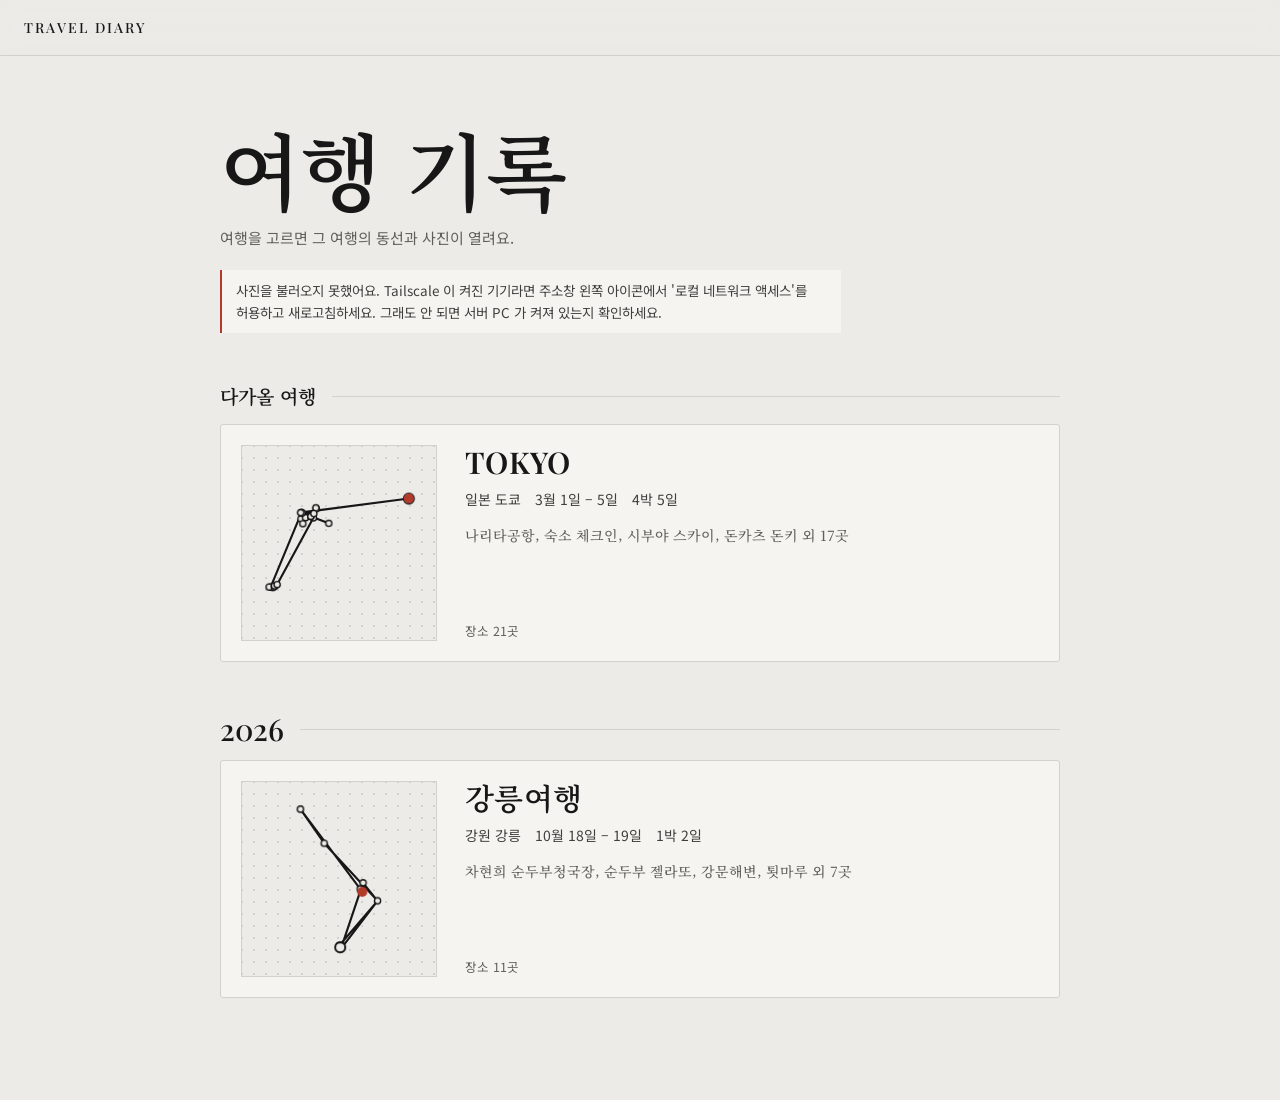
==== trip.html @ 98462816 "여러 여행 지원: 홈 화면(여행 목록, 동선 그림, 사진) 추가, 여행 페이지를 trip.html?trip=<id> 로 분리 - js/trips/<id>.js 여행 파일 + man" ====
<!DOCTYPE html>
<html lang="ko">
<head>
  <meta charset="UTF-8">
  <meta name="viewport" content="width=device-width, initial-scale=1">
  <title>Travel Diary</title>
  <meta name="description" content="여행 다이어리 — 일정, 사진, 기록을 한 곳에">
  <link rel="preconnect" href="https://fonts.googleapis.com">
  <link rel="preconnect" href="https://fonts.gstatic.com" crossorigin>
  <link href="https://fonts.googleapis.com/css2?family=Playfair+Display:ital,wght@0,400;0,500;0,600;1,400&family=Noto+Sans+KR:wght@300;400;500;700&family=Noto+Serif+KR:wght@500;600&display=swap" rel="stylesheet">
  <link rel="stylesheet" href="css/style.css">
</head>
<body>
  <nav class="nav" id="nav" aria-label="일정 이동">
    <a class="nav-home" href="./" title="모든 여행 보기"><svg viewBox="0 0 16 16" aria-hidden="true"><path d="M10 3 5 8l5 5" fill="none" stroke="currentColor" stroke-width="1.6" stroke-linecap="round" stroke-linejoin="round"/></svg>여행 목록</a>
    <a class="nav-brand" id="nav-brand" href="#top">Travel Diary</a>
    <div class="nav-days" id="nav-days"></div>
  </nav>

  <header class="hero" id="top">
    <p class="eyebrow">Travel Diary · <span id="hero-nights"></span></p>
    <h1 class="hero-title" id="hero-title"></h1>
    <p class="hero-period" id="hero-period"></p>
    <div class="map-wrap">
      <div class="map-head">
        <div class="map-tabs" id="map-tabs" aria-label="지도에 표시할 날짜"></div>
      </div>
      <div class="map" id="map" aria-label="여행 동선 지도">
        <p class="map-fallback" id="map-fallback" hidden>지도를 불러오려면 인터넷 연결이 필요해요.</p>
        <p class="map-hint" id="map-hint" hidden>지도를 한 번 탭하면 움직일 수 있어요</p>
      </div>
    </div>
    <div class="seal" id="seal" aria-hidden="true" hidden></div>
  </header>

  <main id="days"></main>

  <!-- 사진 보기 -->
  <div class="lightbox" id="lightbox" role="dialog" aria-modal="true" aria-label="사진 보기" hidden>
    <button class="lb-close" id="lb-close" type="button" aria-label="닫기">×</button>
    <button class="lb-nav lb-prev" id="lb-prev" type="button" aria-label="이전 사진">‹</button>
    <figure class="lb-figure"><img id="lb-img" alt=""></figure>
    <button class="lb-nav lb-next" id="lb-next" type="button" aria-label="다음 사진">›</button>
    <div class="lb-bar">
      <div class="lb-meta"><span class="lb-title" id="lb-title"></span><span class="lb-count" id="lb-count"></span></div>
      <input class="lb-caption" id="lb-caption" type="text" placeholder="사진 설명을 남겨보세요" maxlength="120">
      <div class="lb-actions">
        <button class="btn btn-dark" id="lb-move-prev" type="button">← 순서 앞으로</button>
        <button class="btn btn-dark" id="lb-move-next" type="button">순서 뒤로 →</button>
        <button class="btn btn-dark" id="lb-download" type="button">파일로 저장</button>
        <button class="btn btn-dark btn-danger" id="lb-delete" type="button">삭제</button>
      </div>
    </div>
  </div>

  <input type="file" id="photo-file" accept="image/*" multiple hidden>
  <div class="toast" id="toast" role="status" aria-live="polite" hidden></div>

  <script src="js/trips/manifest.js"></script>
  <script>loadScripts([...tripScripts(), 'js/trip-boot.js']);</script>
</body>
</html>
---- css/style.css ----
/* ==========================================================
   Travel Diary — 종이 질감의 여행 다이어리
   ========================================================== */
:root {
  --paper: #ecebe7;
  --paper-2: #f5f4f0;
  --ink: #171717;
  --ink-2: #3f3f3d;
  --muted: #5f5f5b;
  --line: #262626;
  --hair: #d3d1cb;
  --hair-dark: #b0aea7;
  --red: #b23a2a;
  --serif: "Playfair Display", "Times New Roman", Georgia, serif;
  --serif-kr: "Noto Serif KR", "Batang", "Apple Myungjo", serif;   /* 한글 제목용 명조체 */
  --sans: "Noto Sans KR", "Pretendard", "Apple SD Gothic Neo", "Malgun Gothic", system-ui, sans-serif;
  --nav-h: 56px;
  --maxw: 1240px;
  --side-w: 180px;
}

*, *::before, *::after { box-sizing: border-box; }
html { background: var(--paper); scroll-behavior: smooth; -webkit-text-size-adjust: 100%; }
body {
  margin: 0;
  color: var(--ink);
  background: var(--paper);
  font: 400 15px/1.6 var(--sans);
  -webkit-font-smoothing: antialiased;
}
/* 종이 그레인 */
body::before {
  content: "";
  position: fixed; inset: 0; z-index: -1;
  pointer-events: none; opacity: .55;
  background-image: url("data:image/svg+xml,%3Csvg xmlns='http://www.w3.org/2000/svg' width='240' height='240'%3E%3Cfilter id='n'%3E%3CfeTurbulence type='fractalNoise' baseFrequency='0.85' numOctaves='2' stitchTiles='stitch'/%3E%3CfeColorMatrix values='0 0 0 0 0 0 0 0 0 0 0 0 0 0 0 0 0 0 0.12 0'/%3E%3C/filter%3E%3Crect width='100%25' height='100%25' filter='url(%23n)'/%3E%3C/svg%3E");
}
[hidden] { display: none !important; }
button { font-family: inherit; }
img { display: block; }
h1, h2, h3, p { margin: 0; }
:focus-visible { outline: 2px solid var(--ink); outline-offset: 2px; }

/* ---------- 내비게이션 ---------- */
.nav {
  position: sticky; top: 0; z-index: 50;
  display: flex; align-items: center; gap: 16px;
  min-height: var(--nav-h); padding: 0 24px;
  background: rgba(236, 235, 231, .86);
  backdrop-filter: blur(10px); -webkit-backdrop-filter: blur(10px);
  border-bottom: 1px solid var(--hair);
}
.nav-brand {
  font: 500 14px var(--serif); letter-spacing: .16em; text-transform: uppercase;
  color: var(--ink); text-decoration: none; white-space: nowrap;
}
/* 여행 페이지 → 홈(여행 목록) */
.nav-home {
  display: inline-flex; align-items: center; gap: 2px;
  margin-left: -8px; padding: 5px 10px 5px 4px; border-radius: 999px;
  font: 500 13px/1.4 var(--sans); color: var(--ink-2); text-decoration: none; white-space: nowrap;
  transition: background .15s, color .15s;
}
.nav-home:hover { background: var(--hair); color: var(--ink); }
.nav-home svg { width: 16px; height: 16px; flex: none; }
.nav-days { display: flex; gap: 2px; margin: 0 auto; }
.nav-days a {
  font: 400 12px/1.4 var(--serif); letter-spacing: .12em;
  padding: 6px 11px; border-radius: 999px;
  color: var(--ink-2); text-decoration: none; white-space: nowrap;
  transition: background .15s, color .15s;
}
.nav-days a:hover { background: var(--hair); }
.nav-days a.is-active { background: var(--ink); color: var(--paper); }

/* ---------- 버튼 ---------- */
.btn {
  display: inline-block; padding: 6px 13px;
  border: 1px solid var(--ink); border-radius: 999px;
  background: transparent; color: var(--ink);
  font: 500 12px/1.4 var(--sans); cursor: pointer; white-space: nowrap;
  transition: background .15s, color .15s, border-color .15s;
}
.btn:hover { background: var(--ink); color: var(--paper); }
.btn:disabled { opacity: .35; cursor: default; }
.btn:disabled:hover { background: transparent; color: inherit; }
.btn-ghost { border-color: var(--hair-dark); color: var(--ink-2); }
.btn-dark { border-color: rgba(255, 255, 255, .35); color: #fff; }
.btn-dark:hover { background: #fff; color: #111; }
.btn-dark:disabled:hover { color: #fff; }
.btn-danger { color: #ff9a94; border-color: rgba(255, 120, 110, .5); }
.btn-danger:hover { background: #d94a3d; border-color: #d94a3d; color: #fff; }

/* ---------- 표지 ---------- */
.hero {
  position: relative; max-width: var(--maxw); margin: 0 auto;
  padding: 64px 40px 44px;
}
.eyebrow {
  margin-bottom: 8px;
  font: 400 12px var(--serif); letter-spacing: .28em; text-transform: uppercase; color: var(--muted);
}
.hero-title {
  font: 500 clamp(40px, 11vw, 132px)/1.05 "Playfair Display", var(--serif-kr);   /* 영문은 Playfair, 한글은 Noto Serif KR */
  letter-spacing: .02em; white-space: nowrap;   /* 긴 제목은 app.js fitTitle() 이 폭에 맞춰 줄인다 */
}.hero-period { margin-top: 16px; font: 400 20px var(--serif); letter-spacing: .04em; }
.seal {
  position: absolute; top: 72px; right: 44px;
  width: 56px; height: 78px;
  border: 2px solid var(--red); border-radius: 3px; color: var(--red);
  display: grid; place-items: center; writing-mode: vertical-rl;
  font: 700 22px/1 "Yu Mincho", "Hiragino Mincho ProN", "Noto Serif JP", "Noto Serif KR", "Batang", serif;
  letter-spacing: .12em; transform: rotate(-7deg); opacity: .8; mix-blend-mode: multiply;
  user-select: none;
}

/* ---------- 지도 ---------- */
.map-wrap { margin-top: 30px; }
.map-head {
  display: flex; align-items: center; justify-content: space-between; gap: 12px; flex-wrap: wrap;
  margin-bottom: 10px;
}
.map-tabs { display: flex; gap: 2px; flex-wrap: wrap; }
.map-tabs button {
  font: 400 12px/1.4 var(--serif); letter-spacing: .12em; padding: 5px 11px;
  border: 0; border-radius: 999px; background: transparent; color: var(--ink-2); cursor: pointer;
  transition: background .15s, color .15s;
}
.map-tabs button:hover { background: var(--hair); }
.map-tabs button.is-active { background: var(--ink); color: var(--paper); }
.map {
  position: relative; z-index: 0; aspect-ratio: 21 / 9;
  border: 1px solid var(--hair); background: var(--paper-2); overflow: hidden;
}
.map.leaflet-container { background: var(--paper-2); font-family: var(--sans); }
.map-fallback { position: absolute; inset: 0; display: grid; place-items: center; font-size: 13px; color: var(--muted); }
.map-hint {
  position: absolute; left: 50%; bottom: 12px; z-index: 1000; transform: translateX(-50%);
  padding: 5px 12px; border-radius: 999px; background: rgba(23, 23, 23, .78); color: var(--paper);
  font-size: 11px; white-space: nowrap; pointer-events: none;
}
.sr-only {
  position: absolute; width: 1px; height: 1px; padding: 0; margin: -1px; overflow: hidden;
  clip: rect(0, 0, 0, 0); white-space: nowrap; border: 0;
}
.map .leaflet-tile-pane { filter: grayscale(.55) sepia(.28) saturate(.75) brightness(1.04) contrast(.92); }
.map .leaflet-control-attribution { font: 400 10px var(--sans); background: rgba(245, 244, 240, .85); color: var(--muted); }
.map .leaflet-control-attribution a { color: var(--ink-2); }
.map .leaflet-bar { border: 1px solid var(--hair-dark); box-shadow: none; }
.map .leaflet-bar a { background: var(--paper-2); color: var(--ink); border-bottom-color: var(--hair); }
.map .leaflet-bar a:hover { background: var(--paper); }
.pin { background: none; border: 0; }
.pin-dot {
  display: grid; place-items: center; width: 26px; height: 26px; border-radius: 50%;
  background: var(--ink); color: var(--paper); font: 500 11px/1 var(--serif);
  border: 2px solid var(--paper-2); box-shadow: 0 1px 4px rgba(0, 0, 0, .35); transition: transform .15s;
}
.pin-dot.has-content { background: var(--red); }
.pin-dot.is-multi { font-size: 9px; letter-spacing: -.02em; }
.map .leaflet-popup-scrolled { overscroll-behavior: contain; }
.leaflet-marker-icon:hover .pin-dot { transform: scale(1.15); }
.map .leaflet-popup-content-wrapper {
  border-radius: 4px; background: var(--paper-2); color: var(--ink); box-shadow: 0 6px 20px rgba(0, 0, 0, .18);
}
.map .leaflet-popup-tip { background: var(--paper-2); }
.map .leaflet-popup-content { margin: 12px 14px; font: 400 13px/1.5 var(--sans); }
.pop { display: grid; gap: 10px; min-width: 150px; }
.pop-item { display: grid; gap: 3px; }
.pop-item + .pop-item { border-top: 1px solid var(--hair); padding-top: 10px; }
.pop-day { font: 400 10px var(--serif); letter-spacing: .18em; color: var(--muted); }
.pop-name { font: 500 15px/1.3 var(--sans); }
.pop-en { font: 400 10px var(--serif); letter-spacing: .14em; color: var(--muted); }
.pop-thumb { width: 100%; aspect-ratio: 3 / 2; object-fit: cover; margin-top: 4px; border: 2px solid #fff; box-shadow: 0 1px 3px rgba(0, 0, 0, .15); }
.pop-meta { font-size: 11px; color: var(--muted); }
.pop-approx { font-size: 10px; color: var(--red); }
.pop-link {
  justify-self: start; margin-top: 2px; padding: 0; border: 0; background: none;
  color: var(--ink); font: 500 12px var(--sans); text-decoration: underline; text-underline-offset: 3px; cursor: pointer;
}
.btn-icon {
  border: 0; background: none; padding: 2px 4px; color: var(--muted); cursor: pointer; line-height: 0; align-self: center;
}
.btn-icon:hover { color: var(--ink); }
.btn-icon svg { width: 16px; height: 16px; }

/* ---------- 하루 섹션 ---------- */
#days { max-width: var(--maxw); margin: 0 auto; padding-bottom: 64px; }
.day {
  display: grid; grid-template-columns: var(--side-w) 1fr;
  border-top: 1px solid var(--line);
  scroll-margin-top: var(--nav-h);
}
.day:last-of-type { border-bottom: 1px solid var(--line); }
.day-side { border-right: 1px solid var(--line); }
.day-side-inner { position: sticky; top: var(--nav-h); padding: 56px 0 0; }
.day-badge {
  display: block; width: 132px; height: 58px; margin: 0 auto;
  border-radius: 50%; background: var(--ink); color: var(--paper);
  font: 400 21px/58px var(--serif); text-align: center; letter-spacing: .06em;
}
.day-date {
  margin-top: 44px; border-top: 1px solid var(--line);
  padding: 10px 0 18px 22px; font: 400 21px/1.2 var(--serif); letter-spacing: .02em;
}
.day-main { min-width: 0; padding: 26px 40px 56px 44px; }

/* 타임라인 (동선): 장소마다 같은 폭의 칸을 주고 점은 칸 가운데, 이동시간은 칸 경계에 둔다.
   데스크톱에서는 하루 일정이 한 줄에 다 들어가고(긴 이름은 두 줄), 좁은 화면에서만 가로로 스크롤된다. */
.timeline {
  display: flex; height: 112px; padding: 0 8px;
  overflow-x: auto; overflow-y: hidden; scrollbar-width: thin;
}
.tl-stop { position: relative; flex: 1 1 0; min-width: 0; }
.tl-stop::before {
  content: ""; position: absolute; left: 50%; right: -50%; top: 56px; height: 1px; background: var(--line);
}
.tl-stop.is-last::before { display: none; }
.tl-dot {
  position: absolute; left: 50%; top: 56px; z-index: 1;
  width: 14px; height: 14px; border: 1.5px solid var(--line); border-radius: 50%;
  background: var(--paper); transform: translate(-50%, -50%); transition: background .25s;
}
.tl-stop.has-content .tl-dot { background: var(--ink); }
.tl-label {
  position: absolute; left: 50%; bottom: 60px; transform: translateX(-50%);   /* 선(56px) 바로 위에 아래쪽을 맞춘다 */
  width: max-content; max-width: calc(100% - 4px); white-space: normal; word-break: keep-all; text-align: center;
  border: 0; background: none; padding: 2px 2px;
  font: 500 14px/1.25 var(--sans); color: var(--ink); cursor: pointer;
}
.tl-label:hover { text-decoration: underline; text-underline-offset: 5px; }
.tl-label.is-tight { overflow-wrap: anywhere; }   /* app.js fitLabels: 줄여도 칸을 넘는 긴 이름 */
.tl-transit {
  position: absolute; left: 100%; top: 68px; transform: translateX(-50%);
  white-space: nowrap; font-size: 11px; color: var(--muted); letter-spacing: .01em;
}

/* 하루 메모 */
.day-memo {
  margin-top: 22px; padding: 12px 18px 4px;
  border: 1px solid var(--hair); background: var(--paper-2);
}
.memo-label { font: 400 11px var(--serif); letter-spacing: .18em; color: var(--muted); }

/* 장소 카드 */
.stops { margin-top: 26px; }
.stop {
  position: relative; background: var(--paper-2); border: 1px solid var(--hair);
  padding: 18px 22px 8px;
  scroll-margin-top: calc(var(--nav-h) + 16px);
}
.stop.is-dragover { outline: 1.5px dashed var(--ink); outline-offset: 3px; }
.stop-head { display: flex; align-items: baseline; gap: 14px; flex-wrap: wrap; }
.stop-idx { font: 400 13px var(--serif); color: var(--muted); letter-spacing: .05em; }
.stop-titles { display: flex; align-items: baseline; gap: 10px; flex-wrap: wrap; flex: 1; min-width: 0; }
.stop-name { font: 500 19px/1.3 var(--sans); }
.stop-en { font: 400 11px var(--serif); letter-spacing: .16em; color: var(--muted); }
.stop-time {
  width: 64px; border: 0; border-bottom: 1px solid var(--hair-dark); background: transparent;
  font: 400 13px var(--serif); letter-spacing: .08em; text-align: center; padding: 2px 0; color: var(--ink-2);
}
.stop-time:focus { outline: 0; border-bottom-color: var(--ink); }
.stop-time::placeholder { color: #b5b3ad; }

/* 카드 사이 이동 표시 */
.transit {
  display: flex; align-items: center; gap: 12px;
  padding: 6px 0 6px 30px; font-size: 11px; color: var(--muted);
}
.transit::before { content: ""; width: 0; height: 26px; border-left: 1px dashed var(--hair-dark); }

/* 사진 */
.photos { margin: 16px 0 6px; }
.photo-grid { display: grid; grid-template-columns: repeat(auto-fill, minmax(148px, 1fr)); gap: 8px; }
.photo {
  position: relative; margin: 0; aspect-ratio: 1; overflow: hidden;
  background: var(--hair); cursor: zoom-in;
  border: 3px solid #fff; box-shadow: 0 1px 3px rgba(0, 0, 0, .12);
}
.photo img { width: 100%; height: 100%; object-fit: cover; transition: transform .35s ease; }
.photo:hover img { transform: scale(1.03); }
.photo-cap {
  position: absolute; left: 0; right: 0; bottom: 0; padding: 18px 8px 6px;
  font-size: 11px; color: #fff; background: linear-gradient(transparent, rgba(0, 0, 0, .55));
  white-space: nowrap; overflow: hidden; text-overflow: ellipsis;
}
.photo-add {
  aspect-ratio: 1; border: 1px dashed var(--hair-dark); background: transparent;
  color: var(--muted); font: 300 28px/1 var(--sans); cursor: pointer; transition: border-color .15s, color .15s;
}
.photo-add:hover { border-color: var(--ink); color: var(--ink); }
.dropzone {
  display: flex; align-items: center; justify-content: center; gap: 10px; width: 100%;
  padding: 24px 16px; border: 1px dashed var(--hair-dark); background: transparent;
  color: var(--muted); font-size: 13px; cursor: pointer; transition: border-color .15s, color .15s;
}
.dropzone:hover { border-color: var(--ink); color: var(--ink); }
.dropzone svg { width: 20px; height: 20px; flex: none; }

/* 기록 */
.note-wrap { position: relative; padding-bottom: 18px; }
.note {
  display: block; width: 100%; min-height: 42px;
  border: 0; border-bottom: 1px solid var(--hair-dark); background: transparent;
  font: 300 15px/1.85 var(--sans); color: var(--ink); padding: 8px 0 6px;
  resize: none; overflow: hidden;
}
.note:focus { outline: 0; border-bottom-color: var(--ink); }
.note::placeholder { color: #a6a49e; }
.save-state {
  position: absolute; right: 0; bottom: 2px;
  font: 400 10px var(--serif); letter-spacing: .14em; color: var(--muted);
  opacity: 0; transition: opacity .25s;
}
.save-state.is-visible { opacity: 1; }

/* ---------- 푸터 ---------- */

/* ---------- 사진 보기 ---------- */
.lightbox {
  position: fixed; inset: 0; z-index: 100;
  background: rgba(12, 12, 12, .94);
  display: grid; grid-template-rows: 1fr auto;
}
.lb-figure { margin: 0; display: grid; place-items: center; padding: 56px 72px 12px; min-height: 0; }
.lb-figure img {
  max-width: 100%; max-height: calc(100vh - 200px); object-fit: contain;
  box-shadow: 0 10px 40px rgba(0, 0, 0, .5);
}
.lb-close {
  position: absolute; top: 12px; right: 16px; width: 44px; height: 44px;
  border: 0; background: transparent; color: #fff; font-size: 32px; line-height: 1; cursor: pointer;
}
.lb-nav {
  position: absolute; top: 50%; transform: translateY(-50%);
  width: 52px; height: 80px; border: 0; background: transparent;
  color: rgba(255, 255, 255, .75); font-size: 46px; line-height: 1; cursor: pointer;
}
.lb-nav:hover { color: #fff; }
.lb-nav:disabled { opacity: .2; cursor: default; }
.lb-prev { left: 12px; }
.lb-next { right: 12px; }
.lb-bar { display: flex; align-items: center; gap: 14px; flex-wrap: wrap; padding: 12px 24px 18px; color: #fff; }
.lb-meta { display: flex; gap: 10px; align-items: baseline; }
.lb-title { font: 500 14px var(--sans); }
.lb-count { font: 400 12px var(--serif); letter-spacing: .1em; color: rgba(255, 255, 255, .6); }
.lb-caption {
  flex: 1; min-width: 200px; border: 0; border-bottom: 1px solid rgba(255, 255, 255, .3);
  background: transparent; color: #fff; font: 300 14px var(--sans); padding: 6px 0;
}
.lb-caption:focus { outline: 0; border-bottom-color: #fff; }
.lb-caption::placeholder { color: rgba(255, 255, 255, .45); }
.lb-actions { display: flex; gap: 6px; flex-wrap: wrap; }

/* ---------- 토스트 ---------- */
.toast {
  position: fixed; left: 50%; bottom: 28px; transform: translateX(-50%); z-index: 200;
  padding: 10px 18px; border-radius: 999px; background: var(--ink); color: var(--paper);
  font-size: 13px; box-shadow: 0 6px 24px rgba(0, 0, 0, .2); max-width: calc(100vw - 32px);
}

/* ---------- 모바일 ---------- */
@media (max-width: 760px) {
  :root { --nav-h: 88px; }
  .nav { flex-wrap: wrap; gap: 6px 10px; padding: 8px 12px; }
  .nav-days { order: 3; width: 100%; justify-content: center; margin: 0; overflow-x: auto; }
  .hero { padding: 40px 16px 28px; }
  .hero-period { font-size: 17px; }
  .seal { right: 16px; top: 44px; width: 44px; height: 60px; font-size: 17px; }
  .map-wrap { margin-top: 22px; }
  .map-head { gap: 8px; }
  .map-tabs { width: 100%; gap: 4px; flex-wrap: nowrap; overflow-x: auto; scrollbar-width: none; }
  .map-tabs button { padding: 5px 7px; font-size: 11px; letter-spacing: .06em; }
  .map { aspect-ratio: 4 / 3; }
  .pop-thumb { max-height: 64px; }
  .day { grid-template-columns: 1fr; }
  .day-side { border-right: 0; }
  .day-side-inner {
    position: static; display: flex; align-items: center; justify-content: space-between;
    padding: 18px 16px 0;
  }
  .day-badge { margin: 0; width: 110px; height: 48px; font-size: 18px; line-height: 48px; }
  .day-date { margin: 0; border: 0; padding: 0; font-size: 18px; }
  .day-main { padding: 12px 16px 36px; }
  .timeline { padding: 0 4px; }
  .tl-stop { min-width: 112px; }
  /* 좁은 화면: ㄹ자 두 줄로 접는다 (app.js layoutTimelines 가 칸 위치와 is-wrapped / row-end / row-rev 를 정한다) */
  .timeline.is-wrapped { display: grid; height: auto; overflow: visible; padding-right: 20px; }
  .timeline.is-wrapped .tl-stop { min-width: 0; height: 112px; }
  /* 첫째 줄 끝 → 바로 아래 둘째 줄 첫 장소: 오른쪽 여백으로 둥글게 꺾이는 U자 선 (이름과 겹치지 않도록 칸 밖으로) */
  .timeline.is-wrapped .tl-stop.row-end::before {
    left: 50%; right: -16px; top: 56px; height: 113px;
    background: none; border: 1px solid var(--line); border-left: 0; border-radius: 0 28px 28px 0;
  }
  .timeline.is-wrapped .tl-stop.row-end .tl-transit { left: auto; right: -10px; top: 98px; transform: translateY(-50%); }   /* 둘째 줄 이름(위로 자람)과 떨어지게 위쪽에 */
  /* 둘째 줄은 오른쪽 → 왼쪽: 선과 이동시간을 왼쪽 이웃 쪽에 둔다 */
  .timeline.is-wrapped .tl-stop.row-rev::before { left: -50%; right: 50%; }
  .timeline.is-wrapped .tl-stop.row-rev .tl-transit { left: 0; }
  .timeline.is-wrapped .tl-label { font-size: 13px; }
  .stop { padding: 14px 14px 6px; }
  .stop-name { font-size: 17px; }
  .photo-grid { grid-template-columns: repeat(auto-fill, minmax(100px, 1fr)); gap: 6px; }
  .lb-figure { padding: 52px 10px 8px; }
  .lb-figure img { max-height: calc(100vh - 230px); }
  .lb-nav { display: none; }
  .lb-bar { padding: 10px 14px 16px; }
  #days { padding-bottom: 44px; }
}

/* ---------- 인쇄 ---------- */
@media print {
  .nav, .btn, .btn-icon, .dropzone, .photo-add, .lightbox, .toast, .save-state, .map-head, .map-hint, .leaflet-control-zoom { display: none !important; }
  body::before { display: none; }
  html, body { background: #fff; }
  .day { break-before: page; }
  .stop, .photo { break-inside: avoid; }
  .day-side-inner { position: static; }
  .note { border-bottom-color: transparent; }
  .timeline { overflow: visible; }
}

/* 저장 실패 표시 */
.save-state.is-error { color: var(--red); }
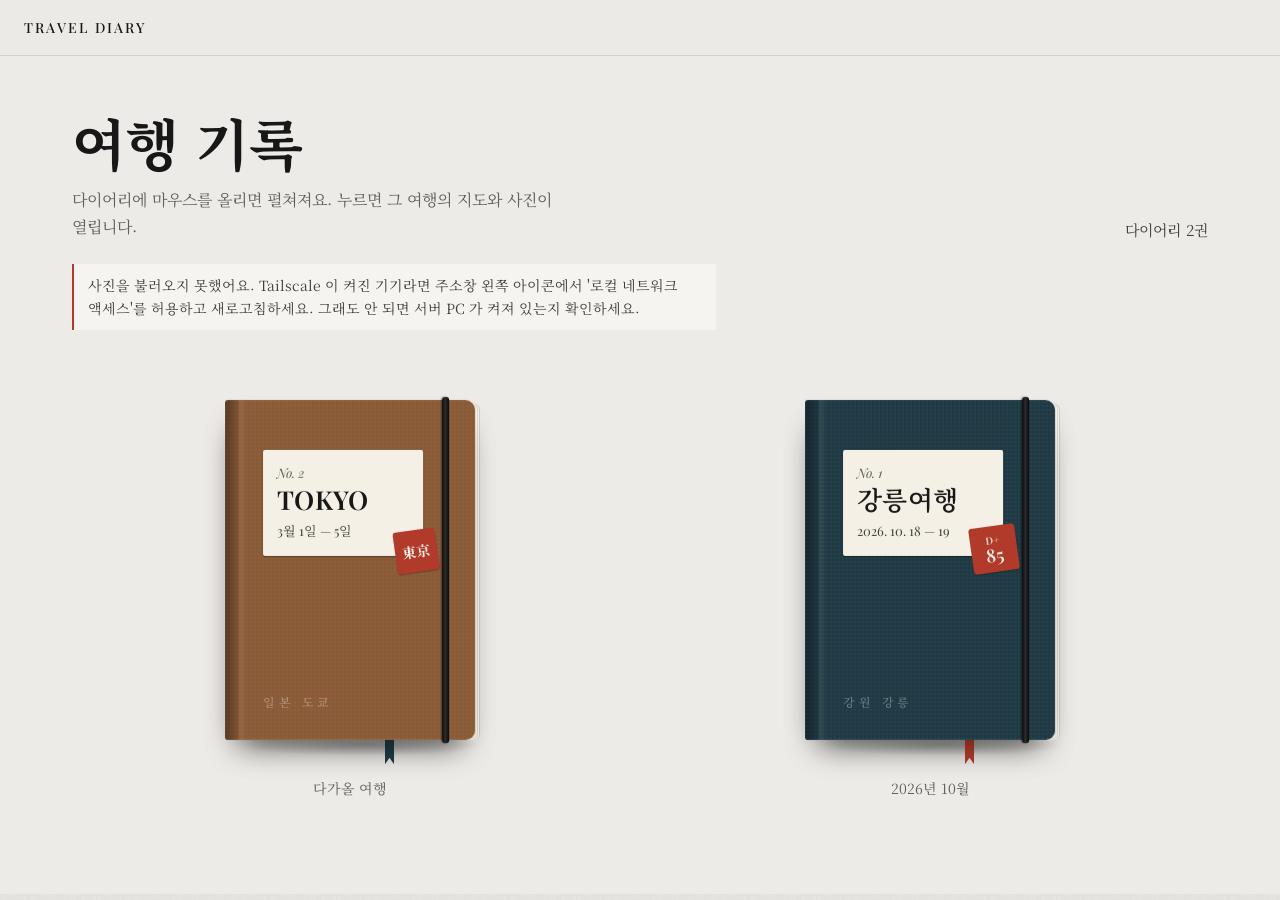
==== commit 02b3cac0: "표지 도장을 D+ 일수로 (7월 26일 = D+1, 강릉 D+85), 리뷰 반영: #day2 같은 주소로 열면 그 위치로, 파일로 열어도 '여행 목록'이 홈으로, 홈 상단 바 휴대" ====
--- a/trip.html
+++ b/trip.html
@@ -12,7 +12,7 @@
 </head>
 <body>
   <nav class="nav" id="nav" aria-label="일정 이동">
-    <a class="nav-home" href="./" title="모든 여행 보기"><svg viewBox="0 0 16 16" aria-hidden="true"><path d="M10 3 5 8l5 5" fill="none" stroke="currentColor" stroke-width="1.6" stroke-linecap="round" stroke-linejoin="round"/></svg>여행 목록</a>
+    <a class="nav-home" href="index.html" title="모든 여행 보기"><svg viewBox="0 0 16 16" aria-hidden="true"><path d="M10 3 5 8l5 5" fill="none" stroke="currentColor" stroke-width="1.6" stroke-linecap="round" stroke-linejoin="round"/></svg>여행 목록</a>
     <a class="nav-brand" id="nav-brand" href="#top">Travel Diary</a>
     <div class="nav-days" id="nav-days"></div>
   </nav>
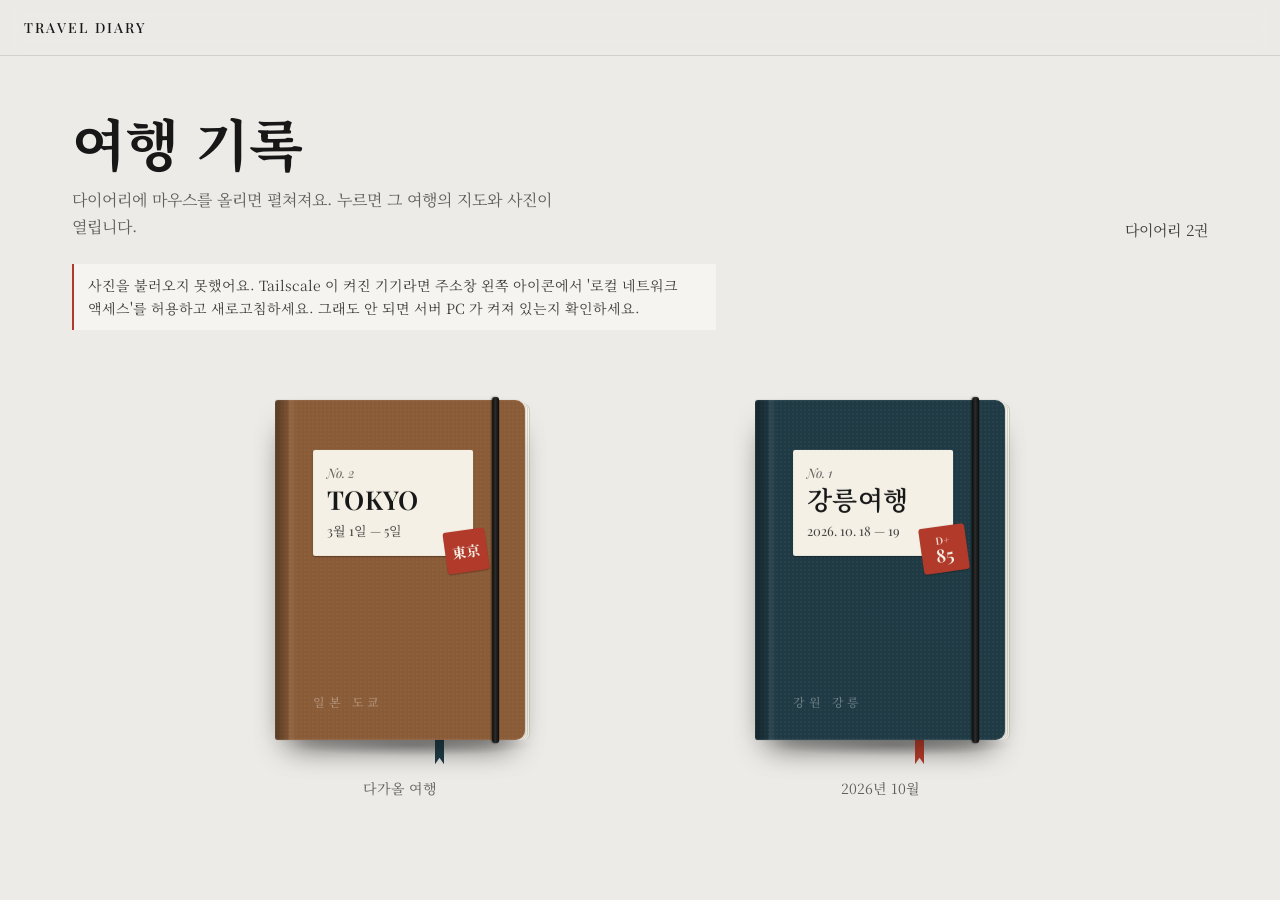
==== commit 95dfd0be: "UI 점검 반영: 홈 하단 거친 띠 제거, 1024px 에서도 두 권 나란히, 휴대폰 다이어리 글자 키움(폭별 배율), 터치 기기 키보드 Enter, 휴대폰 사진 보기 이전/다음·" ====
--- a/trip.html
+++ b/trip.html
@@ -45,8 +45,8 @@
       <div class="lb-meta"><span class="lb-title" id="lb-title"></span><span class="lb-count" id="lb-count"></span></div>
       <input class="lb-caption" id="lb-caption" type="text" placeholder="사진 설명을 남겨보세요" maxlength="120">
       <div class="lb-actions">
-        <button class="btn btn-dark" id="lb-move-prev" type="button">← 순서 앞으로</button>
-        <button class="btn btn-dark" id="lb-move-next" type="button">순서 뒤로 →</button>
+        <button class="btn btn-dark" id="lb-move-prev" type="button">앞으로 옮기기</button>
+        <button class="btn btn-dark" id="lb-move-next" type="button">뒤로 옮기기</button>
         <button class="btn btn-dark" id="lb-download" type="button">파일로 저장</button>
         <button class="btn btn-dark btn-danger" id="lb-delete" type="button">삭제</button>
       </div>
--- a/css/style.css
+++ b/css/style.css
@@ -28,13 +28,6 @@
   font: 400 15px/1.6 var(--sans);
   -webkit-font-smoothing: antialiased;
 }
-/* 종이 그레인 */
-body::before {
-  content: "";
-  position: fixed; inset: 0; z-index: -1;
-  pointer-events: none; opacity: .55;
-  background-image: url("data:image/svg+xml,%3Csvg xmlns='http://www.w3.org/2000/svg' width='240' height='240'%3E%3Cfilter id='n'%3E%3CfeTurbulence type='fractalNoise' baseFrequency='0.85' numOctaves='2' stitchTiles='stitch'/%3E%3CfeColorMatrix values='0 0 0 0 0 0 0 0 0 0 0 0 0 0 0 0 0 0 0.12 0'/%3E%3C/filter%3E%3Crect width='100%25' height='100%25' filter='url(%23n)'/%3E%3C/svg%3E");
-}
 [hidden] { display: none !important; }
 button { font-family: inherit; }
 img { display: block; }
@@ -252,7 +245,7 @@
 .stop-head { display: flex; align-items: baseline; gap: 14px; flex-wrap: wrap; }
 .stop-idx { font: 400 13px var(--serif); color: var(--muted); letter-spacing: .05em; }
 .stop-titles { display: flex; align-items: baseline; gap: 10px; flex-wrap: wrap; flex: 1; min-width: 0; }
-.stop-name { font: 500 19px/1.3 var(--sans); }
+.stop-name { font: 500 19px/1.3 var(--sans); word-break: keep-all; overflow-wrap: anywhere; }
 .stop-en { font: 400 11px var(--serif); letter-spacing: .16em; color: var(--muted); }
 .stop-time {
   width: 64px; border: 0; border-bottom: 1px solid var(--hair-dark); background: transparent;
@@ -270,6 +263,7 @@
 
 /* 사진 */
 .photos { margin: 16px 0 6px; }
+.photos:empty { display: none; }   /* 다가올 여행: 빈 사진 칸 없이 */
 .photo-grid { display: grid; grid-template-columns: repeat(auto-fill, minmax(148px, 1fr)); gap: 8px; }
 .photo {
   position: relative; margin: 0; aspect-ratio: 1; overflow: hidden;
@@ -336,6 +330,9 @@
   color: rgba(255, 255, 255, .75); font-size: 46px; line-height: 1; cursor: pointer;
 }
 .lb-nav:hover { color: #fff; }
+/* 휴대폰: 사진을 좌우로 밀면 이전/다음 (브라우저의 '뒤로 가기' 밀기·페이지 스크롤이 가로채지 않게) */
+.lightbox { overscroll-behavior: contain; }
+.lb-figure { touch-action: pan-y pinch-zoom; }
 .lb-nav:disabled { opacity: .2; cursor: default; }
 .lb-prev { left: 12px; }
 .lb-next { right: 12px; }
@@ -401,15 +398,26 @@
   .photo-grid { grid-template-columns: repeat(auto-fill, minmax(100px, 1fr)); gap: 6px; }
   .lb-figure { padding: 52px 10px 8px; }
   .lb-figure img { max-height: calc(100vh - 230px); }
-  .lb-nav { display: none; }
+  .lb-nav {
+    display: grid; place-items: center; width: 44px; height: 56px; padding: 0 0 4px;
+    font-size: 34px; background: rgba(12, 12, 12, .45); border-radius: 999px;
+  }
+  .lb-prev { left: 6px; }
+  .lb-next { right: 6px; }
+  .lb-nav:disabled { display: none; }
   .lb-bar { padding: 10px 14px 16px; }
   #days { padding-bottom: 44px; }
+}
+@media (max-width: 480px) {   /* 장소 이름 칸을 넓게: 번호 | 이름(두 줄까지) | 시간·사진 버튼 */
+  .stop-head { display: grid; grid-template-columns: auto minmax(0, 1fr) auto; column-gap: 10px; row-gap: 6px; align-items: baseline; }
+  .stop-titles { grid-column: 2; grid-row: 1 / span 2; row-gap: 2px; }
+  .stop-head .stop-time { grid-column: 3; grid-row: 1; justify-self: end; }
+  .stop-head .btn-ghost { grid-column: 3; grid-row: 2; justify-self: end; }
 }
 
 /* ---------- 인쇄 ---------- */
 @media print {
   .nav, .btn, .btn-icon, .dropzone, .photo-add, .lightbox, .toast, .save-state, .map-head, .map-hint, .leaflet-control-zoom { display: none !important; }
-  body::before { display: none; }
   html, body { background: #fff; }
   .day { break-before: page; }
   .stop, .photo { break-inside: avoid; }
